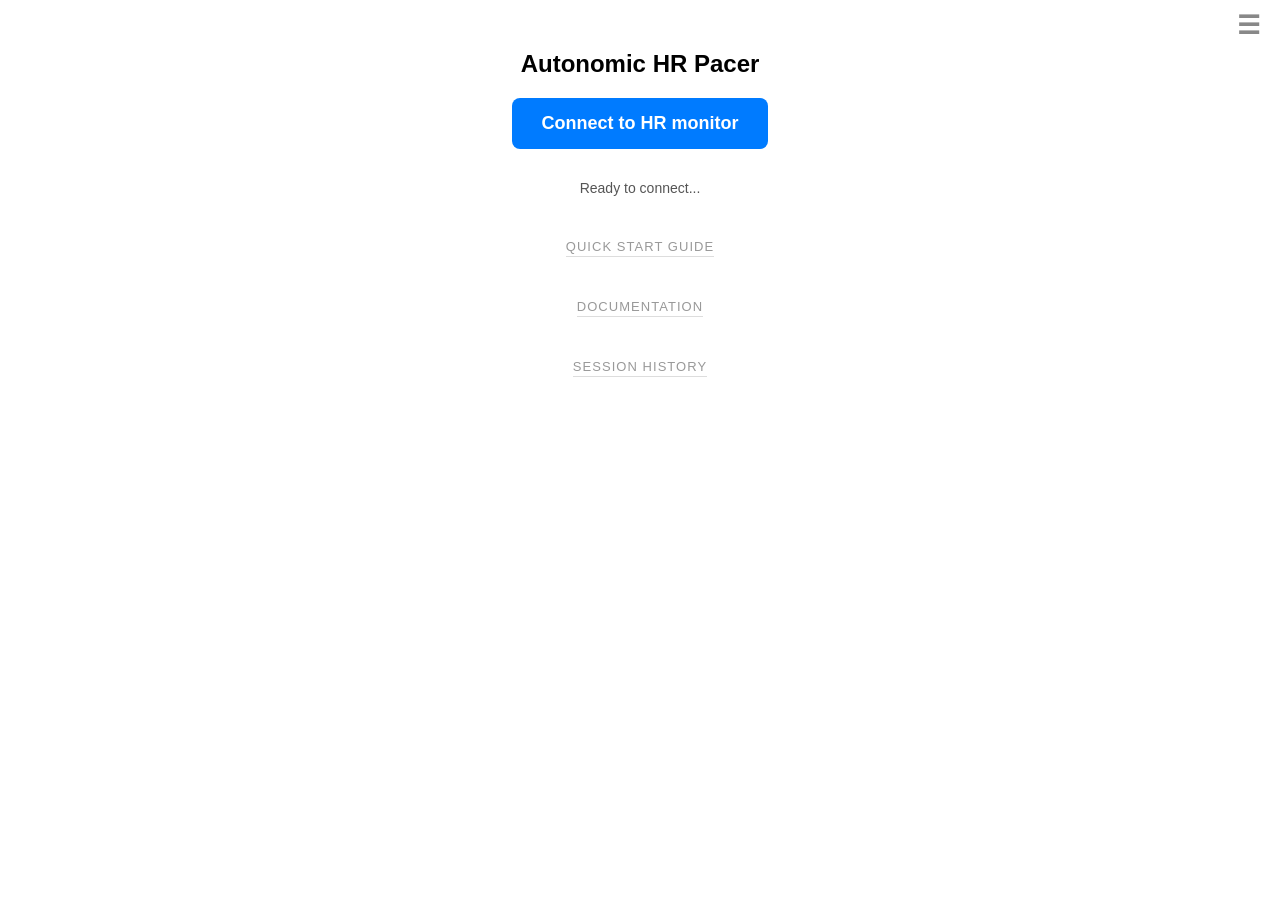
==== index.html @ 7eef6a43 "Refactor RFB, remove correlation, insert progress indicator" ====
<!DOCTYPE html>
<html>
<head>
    <meta charset="UTF-8">
    <title>Autonomic HR Pacer</title>
    <meta name="viewport" content="width=device-width, initial-scale=1">
    <meta name="theme-color" content="#000000">
    <link rel="manifest" href="manifest.json">
    <link rel="icon" href="icon.png" type="image/png">
    <link rel="apple-touch-icon" href="icon.png">
    <link rel="stylesheet" href="style.css">
    <link rel="stylesheet" href="summary.css">
</head>
<body>

    <div id="setupUI">
        <h2>Autonomic HR Pacer</h2>
        <button id="connectBtn">Connect to HR monitor</button>
        <p id="log">Ready to connect...</p>
        <div id="setupLinks">
            <a href="quick_start_guide.html">Quick Start Guide</a><br />
            <a href="about.html">Documentation</a><br />
            <a href="history.html">Session History</a>
        </div>
    </div>
    
    <div id="trainingUI">
        <h1 id="heartRateDisplay">--</h1>
        
        <div id="stateIndicatorContainer">
            <div id="stateIndicator" class="state-dot stopped"></div>
            <canvas id="hrGraphCanvas" width="90" height="120"></canvas>
            <svg id="speedometerSVG" viewBox="0 0 200 200" xmlns="http://www.w3.org/2000/svg">
                <line id="speedoNeedle" stroke="white" stroke-width="2" stroke-linecap="round"/>
                <path id="speedoArc" fill="none" stroke="white" stroke-linecap="round"/>
            </svg>
        </div>
        <div id="stateDescription"></div>
        <div id="coherenceDisplay" style="display:none;">
            <div id="coherenceRow">
                <span class="coherence-label"></span>
                <span id="coherenceValue" class="coherence-value">--%</span>
            </div>
            <div id="rfbProgress" style="display:none;">
                <svg width="48" height="48" viewBox="0 0 48 48">
                    <!-- Track ring -->
                    <circle cx="24" cy="24" r="20" fill="none"
                        stroke="#1a3a5c" stroke-width="4"/>
                    <!-- Progress arc — stroke-dasharray=125.66 (2π×20), dashoffset animated by JS -->
                    <circle id="rfbProgressArc" cx="24" cy="24" r="20" fill="none"
                        stroke="#1a7fff" stroke-width="4"
                        stroke-linecap="round"
                        stroke-dasharray="125.66"
                        stroke-dashoffset="125.66"
                        transform="rotate(-90 24 24)"/>
                </svg>
            </div>
        </div>
        
        <div id="restStatsContainer" class="timers-row" style="margin-bottom: 1vh;">
            <div class="stat-block">
                <div id="maxHrDisplay">--</div>
                <div class="timer-label">MAX HR</div>
            </div>
            <div class="stat-block">
                <div id="lagDisplay">--</div>
                <div class="timer-label">RECOVERY LAG</div>
            </div>
        </div>

        <div id="timersContainer">
            <div class="timers-row">
                <div class="timer-block" id="stateTimerBlock">
                    <div id="stateTimerDisplay">00:00</div>
                    <div class="timer-label">STATE</div>
                </div>
                <div class="timer-block">
                    <div id="sessionTimerDisplay">00:00</div>
                    <div class="timer-label">SESSION</div>
                </div>
            </div>
            <div class="timers-row">
                <div class="timer-block" id="activeTotalTimerBlock">
                    <div style="display:flex; align-items:baseline; justify-content:center;">
                        <div id="totalActiveTimerDisplay">00:00</div><span id="targetTimerIcon" style="display:none; font-size:0.45em; margin-left:4px; line-height:1;">𖣠</span>
                    </div>
                    <div class="timer-label" id="activeTotalLabel">ACTIVE TOTAL</div>
                </div>
            </div>
        </div>

        <div id="actionButtonsContainer">
            <button id="manualResetBtn" style="display: none;">&#8634;</button>
            <button id="toggleSessionBtn">Start Session</button>
        </div>
        <div id="activityDisplay"></div>
    </div>

    <!-- Activity selection modal -->
    <div id="activitySelectModal">
        <div id="activitySelectBox">
            <h3>Choose Activity</h3>
            <select id="activitySelectDropdown"></select>
            <div id="activitySelectDesc"></div>
            <div id="activitySelectActions">
                <button id="activitySelectCancelBtn">Cancel</button>
                <button id="activitySelectStartBtn">Start</button>
            </div>
        </div>
    </div>

    <!-- Resonance Breathing time-up modal -->
    <div id="rbTimeUpModal">
        <div id="rbTimeUpModalBox">
            <p>Your resonance breathing time is up.</p>
            <button class="modal-btn" id="rbTimeUpEndBtn">End session</button>
            <button class="modal-btn" id="rbTimeUpExtendBtn">Extend session</button>
        </div>
    </div>

    <!-- Pause / End / Cancel modal -->
    <div id="sessionModal">
        <div id="sessionModalBox">
            <p>What do you want to do?</p>
            <button class="modal-btn" id="modalPauseBtn">Pause</button>
            <button class="modal-btn" id="modalEndBtn">End session</button>
            <button class="modal-btn" id="modalCancelBtn">Cancel</button>
        </div>
    </div>

    <!-- Session Summary modal -->
    <div id="summaryModal">
        <div id="summaryModalBox">
            <h2 class="summary-title">Session Summary</h2>

            <!-- Summary tile injected here by showSummaryModal() via SummaryCard.buildCardHTML() -->
            <div id="summaryCardContainer"></div>

            <textarea id="summaryNotes" placeholder="Notes (optional)…" rows="3"></textarea>

            <div id="summaryError"></div>

            <div id="summaryActions">
                <button id="summaryDiscardBtn">Discard</button>
                <button id="summarySaveBtn">Save session</button>
            </div>
        </div>
    </div>

    <button id="homeBtn" style="display:none;">&#8962;</button>

    <script src="utils.js"></script>
    <script src="summary.js"></script>
    <script src="settings.js"></script>
    <script src="app.js?v=4"></script>
</body>
</html>
---- style.css ----
body { font-family: sans-serif; text-align: center; margin: 0; background-color: white; transition: background-color 0.3s; overscroll-behavior-y: none;
-webkit-user-select: none;
  user-select: none;
  touch-action: manipulation; /* disables double-tap zoom */
} 
button { cursor: pointer; border: none; font-weight: bold; }

#setupUI { margin-top: 50px; }
#connectBtn { padding: 15px 30px; font-size: 18px; border-radius: 8px; background: #007bff; color: white; }
#log { margin-top: 30px; color: #555; font-size: 14px; padding: 0 20px; word-wrap: break-word; line-height: 1.4; }
.error { color: red; font-weight: bold; }

#aboutLink {
    display: inline-block;
    margin-top: 40px;
    font-size: 13px;
    color: #999;
    text-decoration: none;
    letter-spacing: 0.08em;
    text-transform: uppercase;
    border-bottom: 1px solid #ddd;
    padding-bottom: 2px;
    transition: color 0.2s, border-color 0.2s;
}
#aboutLink:hover { color: #007bff; border-color: #007bff; }

#homeBtn {
    position: fixed;
    top: 10px; left: 12px;
    z-index: 200;
    background: transparent;
    color: #888;
    font-size: 26px;
    padding: 2px 8px;
    border-radius: 6px;
    line-height: 1;
    transition: color 0.2s;
}
#homeBtn:hover { color: white; }

#trainingUI { display: none; }

body.connected { background-color: black; color: white; }
body.connected #setupUI { display: none; }
body.connected #trainingUI {
    display: flex; flex-direction: column; align-items: center; justify-content: flex-start;
    height: 100vh; padding-top: 2vh; box-sizing: border-box;
}

#heartRateDisplay { font-size: 25vw; margin: 0; line-height: 1; }

#stateIndicatorContainer {
    position: relative;
    width: 200px;
    height: 200px;
    margin-top: calc(3vh - 20px);
    margin-right: 0;
    margin-bottom: calc(3vh - 40px);
    margin-left: 0;
    flex-shrink: 0;
}

/* HR history graph — 90×120 canvas centred on the 120×120 state dot.
   Dot centre in the 200×200 container = (100, 100).
   Canvas left = 100 − 45 = 55px, top = 100 − 60 = 40px. */
#hrGraphCanvas {
    position: absolute;
    left: 55px;
    top: 40px;
    pointer-events: none;
    z-index: 1;
}

#speedometerSVG {
    position: absolute;
    top: 0; left: 0;
    width: 200px; height: 200px;
    pointer-events: none;
}

.state-dot {
    position: absolute;
    top: 40px; left: 40px;
    width: 120px; height: 120px; border-radius: 50%; transition: background-color 0.3s;
}
.state-dot.stopped { background-color: #333333; }
.state-dot.active { background-color: #28a745; }
.state-dot.rest { background-color: #fd7e14; }
.state-dot.reset { background-color: #dc3545; }
.state-dot.reset-rfb { background-color: #1a7fff; }
.state-dot.reset-hrv { background-color: #7c3aed; }
.state-dot.pause { background-color: #888888; }

@keyframes reconnect-pulse {
    0%, 100% { opacity: 1; transform: scale(1); }
    50% { opacity: 0.35; transform: scale(0.88); }
}
.state-dot.reconnecting {
    animation: reconnect-pulse 1.2s ease-in-out infinite;
}

#stateDescription {
    font-size: 18px; 
    color: #aaaaaa;
    height: 4vh;
    display: flex;
    align-items: center;
    justify-content: center;
    margin-top: -1vh; 
    margin-bottom: 4px;
}

#coherenceDisplay {
    display: flex;
    flex-direction: column;
    align-items: center;
    justify-content: center;
    gap: 3px;
    min-height: 3vh;
    margin-bottom: 12px;
}
#coherenceRow, #asiRow {
    display: flex;
    align-items: baseline;
    justify-content: center;
    gap: 8px;
}
#rfbProgress {
    align-items: center;
    justify-content: center;
    opacity: 0.9;
}
.coherence-label {
    font-size: 10px;
    letter-spacing: 0.14em;
    color: #555;
    font-family: sans-serif;
    text-transform: uppercase;
}
.coherence-value {
    font-family: monospace;
    font-size: 18px;
    font-weight: bold;
    transition: color 0.6s;
}

/* New Stats Block (80% of Timer size) */
.stat-block { 
    display: flex; 
    flex-direction: column; 
    align-items: center; 
    font-family: monospace; 
    font-size: 9.6vw; 
    color: #ddd; 
}

.stat-block .long-time { font-size: 6vw; }

#timersContainer {
    display: flex; 
    flex-direction: column; 
    align-items: center;
    width: 100%;
    margin-bottom: 4vh; 
}

.timers-row {
    display: flex; 
    justify-content: space-around; 
    width: 90%;
    margin-bottom: 2vh; 
}

.timer-block { 
    display: flex; 
    flex-direction: column; 
    align-items: center; 
    font-family: monospace; 
    font-size: 12vw; 
}

.timer-block .long-time { font-size: 7.5vw; }

.timer-label { 
    font-size: 3vw; 
    color: #888; 
    font-family: sans-serif; 
    margin-top: -5px; 
    letter-spacing: 1px; 
}

/* Action Buttons Grid */
#actionButtonsContainer {
    display: flex;
    justify-content: center;
    align-items: stretch; 
    gap: 15px; 
    width: 90%;
    max-width: 400px;
    margin-bottom: 2vh;
}

#manualResetBtn {
    width: 64px; 
    flex-shrink: 0;
    font-size: 32px; 
    border-radius: 12px;
    background: #dc3545; 
    color: white;
    display: flex;
    justify-content: center;
    align-items: center;
    padding-bottom: 4px; 
}
#manualResetBtn.rfb { background: #1a7fff; transition: background 0.3s; }

#toggleSessionBtn {
    padding: 20px 0; 
    flex-grow: 1; 
    font-size: 24px; 
    border-radius: 12px;
    background: #28a745; 
    color: white;
}
#toggleSessionBtn.running { background: #dc3545; }
#toggleSessionBtn.running.paused { background: #28a745; }

/* Pause / End / Cancel modal */
#sessionModal {
    display: none;
    position: fixed;
    inset: 0;
    background: rgba(0,0,0,0.75);
    z-index: 100;
    align-items: center;
    justify-content: center;
}
#sessionModal.visible { display: flex; }
#sessionModalBox {
    background: #1a1a1a;
    border: 1px solid #444;
    border-radius: 16px;
    padding: 28px 24px 20px;
    width: 82vw;
    max-width: 340px;
    display: flex;
    flex-direction: column;
    gap: 12px;
}
#sessionModalBox p {
    margin: 0 0 4px;
    font-size: 18px;
    color: #ddd;
    text-align: center;
}
.modal-btn {
    width: 100%;
    padding: 16px 0;
    font-size: 20px;
    border-radius: 10px;
    color: white;
}
#modalPauseBtn  { background: #888888; }
#modalEndBtn    { background: #dc3545; }
#modalCancelBtn { background: #444444; }

/* ─── Resonance Breathing time-up modal ──────────────────────────────────── */
#rbTimeUpModal {
    display: none;
    position: fixed;
    inset: 0;
    background: rgba(0,0,0,0.75);
    z-index: 100;
    align-items: center;
    justify-content: center;
}
#rbTimeUpModal.visible { display: flex; }
#rbTimeUpModalBox {
    background: #1a1a1a;
    border: 1px solid #1a7fff;
    border-radius: 16px;
    padding: 28px 24px 20px;
    width: 82vw;
    max-width: 340px;
    display: flex;
    flex-direction: column;
    gap: 12px;
}
#rbTimeUpModalBox p {
    margin: 0 0 4px;
    font-size: 18px;
    color: #ddd;
    text-align: center;
}
#rbTimeUpEndBtn    { background: #dc3545; }
#rbTimeUpExtendBtn { background: #1a7fff; }

/* ─── Setup links ─────────────────────────────────────────────────────────── */
#setupLinks {
    margin-top: 40px;
    display: flex;
    flex-direction: column;
    align-items: center;
    gap: 12px;
}
#setupLinks a {
    display: inline-block;
    font-size: 13px;
    color: #999;
    text-decoration: none;
    letter-spacing: 0.08em;
    text-transform: uppercase;
    border-bottom: 1px solid #ddd;
    padding-bottom: 2px;
    transition: color 0.2s, border-color 0.2s;
}
#setupLinks a:hover { color: #007bff; border-color: #007bff; }

/* ─── Session Summary Modal ───────────────────────────────────────────────── */
#summaryModal {
    display: none;
    position: fixed;
    inset: 0;
    background: rgba(0,0,0,0.88);
    z-index: 200;
    align-items: flex-start;
    justify-content: center;
    overflow-y: auto;
    padding: 16px 0 32px;
}
#summaryModal.visible { display: flex; }

#summaryModalBox {
    background: #111;
    border: 1px solid #333;
    border-radius: 18px;
    padding: 20px 16px 16px;
    width: 92vw;
    max-width: 420px;
    display: flex;
    flex-direction: column;
    gap: 10px;
}

.summary-title {
    margin: 0 0 4px;
    font-size: 20px;
    color: #eee;
    text-align: center;
    font-weight: 700;
}

/* summaryCardContainer holds the injected session-card tile */
#summaryCardContainer .session-card {
    /* Slightly larger stat text in modal context for readability */
    --modal-stat-font: 16px;
}
#summaryCardContainer .stat-item span { font-size: 16px; }

#summaryNotes {
    width: 100%;
    box-sizing: border-box;
    background: #1a1a1a;
    border: 1px solid #333;
    border-radius: 10px;
    color: #ccc;
    font-size: 15px;
    padding: 10px 12px;
    resize: none;
    font-family: sans-serif;
}
#summaryNotes::placeholder { color: #555; }
#summaryNotes:focus { outline: none; border-color: #555; }

#summaryError {
    display: none;
    padding: 10px 12px;
    border-radius: 8px;
    font-size: 13px;
    line-height: 1.5;
}
#summaryError.summary-warning {
    display: block;
    background: #1c1800;
    border: 1px solid #4a3a00;
    color: #ffc107;
}
#summaryError.summary-error {
    display: block;
    background: #1e0808;
    border: 1px solid #4a1515;
    color: #f08080;
}

#summaryActions {
    display: flex;
    gap: 10px;
}
#summaryDiscardBtn {
    flex: 1;
    padding: 16px 0;
    font-size: 17px;
    border-radius: 10px;
    background: #333;
    color: #aaa;
    border: none;
    cursor: pointer;
    font-weight: 600;
}
#summarySaveBtn {
    flex: 2;
    padding: 16px 0;
    font-size: 17px;
    border-radius: 10px;
    background: #28a745;
    color: white;
    border: none;
    cursor: pointer;
    font-weight: 700;
}
#summarySaveBtn:active { background: #218838; }

/* ─── Activity Select Modal ───────────────────────────────────────────────── */
#activitySelectModal {
    display: none;
    position: fixed;
    inset: 0;
    background: rgba(0,0,0,0.82);
    z-index: 100;
    align-items: center;
    justify-content: center;
}
#activitySelectModal.visible { display: flex; }
#activitySelectBox {
    background: #1a1a1a;
    border: 1px solid #444;
    border-radius: 16px;
    padding: 24px 20px 20px;
    width: 84vw;
    max-width: 360px;
    display: flex;
    flex-direction: column;
    gap: 14px;
}
#activitySelectBox h3 {
    margin: 0;
    font-size: 17px;
    color: #ddd;
    text-align: center;
    font-weight: 700;
    letter-spacing: 0.04em;
}
#activitySelectDropdown {
    width: 100%;
    background: #252525;
    border: 1px solid #444;
    border-radius: 10px;
    color: white;
    font-size: 16px;
    padding: 10px 12px;
    box-sizing: border-box;
}
#activitySelectDropdown:focus { outline: none; border-color: #4af; }
#activitySelectDesc {
    font-size: 13px;
    color: #999;
    font-style: italic;
    line-height: 1.5;
    padding: 8px 10px;
    background: #111;
    border-radius: 8px;
    border-left: 2px solid #333;
    display: none;
}
#activitySelectActions { display: flex; gap: 10px; }
#activitySelectCancelBtn {
    flex: 1;
    padding: 14px 0;
    font-size: 17px;
    border-radius: 10px;
    background: #333;
    color: #aaa;
    border: none;
    cursor: pointer;
    font-weight: 600;
}
#activitySelectStartBtn {
    flex: 2;
    padding: 14px 0;
    font-size: 17px;
    border-radius: 10px;
    background: #28a745;
    color: white;
    border: none;
    cursor: pointer;
    font-weight: 700;
}
#activitySelectStartBtn:active { background: #218838; }

/* ─── Activity Display (below pause button) ───────────────────────────────── */
#activityDisplay {
    display: none;
    font-size: 13px;
    color: #666;
    letter-spacing: 0.08em;
    text-transform: uppercase;
    text-align: center;
    margin-top: 8px;
    padding: 4px 16px;
    border-radius: 20px;
    background: rgba(255,255,255,0.04);
    border: 1px solid #2a2a2a;
    max-width: 260px;
}

/* ─── Resonance Breathing layout adjustments ─────────────────────────────── */
#stateDescription.rb-mode {
    margin-top: 2vh;
}
---- summary.css ----
/* summary.css — Shared session tile / card styles.
   Loaded by both index.html (main app) and history.html (history page).
   ─────────────────────────────────────────────────────────────────────── */

/* ── Session card tile ── */
.session-card {
    background: #1a1a1a; border-radius: 14px; overflow: hidden; border: 1px solid #222;
}
.session-card-header {
    display: flex; align-items: center; justify-content: space-between;
    padding: 14px 16px; cursor: pointer; user-select: none;
}
.session-card-header:active { background: #222; }
.session-header-left { display: flex; flex-direction: column; gap: 3px; }
.session-date { font-size: 15px; color: #eee; font-weight: 600; }

/* ── Chips ── */
.session-chips { display: flex; gap: 6px; flex-wrap: wrap; margin-top: 2px; }
.chip {
    font-size: 11px; padding: 2px 8px; border-radius: 20px;
    font-weight: 600; letter-spacing: 0.03em;
}
.chip-duration   { background: #1e1e2e; color: #888; border: 1px solid #333; }
.chip-active     { background: #0d2b14; color: #28a745; border: 1px solid #1a4726; }
.chip-resets     { background: #2b1010; color: #dc3545; border: 1px solid #4a1515; }
.chip-activity   { background: #0e1e30; color: #4af; border: 1px solid #1a3a55; }
.chip-hrv        { background: #1a0e2e; color: #a78bfa; border: 1px solid #3d1f7a; }
.chip-hrv-index  { background: #1a0e2e; color: #7c3aed; border: 1px solid #3d1f7a; font-weight: 700; }
.chip-rfb        { background: #0a1828; color: #4af; border: 1px solid #1a3a55; }
.chip-rfb-index  { background: #0a1828; color: #1a7fff; border: 1px solid #1a3a55; font-weight: 700; }
.chip-target     { background: #0d2010; color: #4caf50; border: 1px solid #1a4726; font-weight: 700; }

/* ── Chevron toggle ── */
.session-chevron { color: #555; font-size: 18px; transition: transform 0.2s; flex-shrink: 0; }
.session-card.open .session-chevron { transform: rotate(90deg); }

/* ── Collapsible detail panel ── */
.session-detail { display: none; padding: 0 16px 16px; }
.session-card.open .session-detail { display: block; }

/* ── Notes ── */
.notes-row {
    display: flex; align-items: flex-start; gap: 8px;
    margin-bottom: 12px;
}
.notes-text {
    flex: 1;
    font-size: 13px; color: #888; font-style: italic;
    line-height: 1.5; padding: 8px 10px;
    background: #111; border-radius: 8px;
    border-left: 2px solid #2a2a2a;
    min-height: 36px;
}
.notes-text.empty { color: #3a3a3a; }
.notes-edit-btn {
    flex-shrink: 0;
    width: 32px; height: 32px; margin-top: 2px;
    background: #1c1c1c; border: 1px solid #2a2a2a;
    border-radius: 7px; color: #555; font-size: 14px;
    cursor: pointer; display: flex; align-items: center; justify-content: center;
    transition: color 0.2s, border-color 0.2s, background 0.2s;
}
.notes-edit-btn:hover { color: #4af; border-color: #4af; background: #0e1e30; }
.notes-editor { margin-bottom: 12px; }
.notes-edit-area {
    width: 100%; background: #111; border: 1px solid #4af;
    border-radius: 8px; color: #ccc; font-size: 13px;
    padding: 8px 10px; resize: none; font-family: sans-serif;
    line-height: 1.5; box-sizing: border-box; margin-bottom: 8px;
}
.notes-edit-area:focus { outline: none; }
.notes-save-row { display: flex; gap: 8px; }
.notes-save-btn {
    padding: 6px 14px; background: #1a3a20; color: #28a745;
    border: 1px solid #1a4726; border-radius: 6px;
    font-size: 13px; font-weight: 600; cursor: pointer;
}
.notes-cancel-btn {
    padding: 6px 12px; background: #222; color: #666;
    border: 1px solid #333; border-radius: 6px; font-size: 13px; cursor: pointer;
}

/* ── Stat groups ── */
.stat-group { margin-bottom: 14px; }
.stat-group-label {
    font-size: 11px; color: #555; letter-spacing: 0.08em; text-transform: uppercase;
    margin-bottom: 8px; padding-bottom: 4px; border-bottom: 1px solid #222;
}
.active-label   { color: #28a745; }
.recovery-label { color: #fd7e14; }
.lag-label      { color: #17a2b8; }
.session-label  { color: #777; }
.target-label   { color: #4caf50; }
.settings-label { color: #888; }
.rfb-label      { color: #1a7fff; }
.hrv-label      { color: #7c3aed; }

.stat-row { display: grid; grid-template-columns: repeat(3, 1fr); gap: 6px; margin-bottom: 4px; }
.stat-item { display: flex; flex-direction: column; align-items: center; text-align: center; }
.stat-item span { font-family: monospace; font-size: 15px; color: #ccc; }
.stat-item label {
    font-size: 10px; color: #555; text-transform: uppercase;
    letter-spacing: 0.04em; margin-top: 1px;
}

.settings-summary { font-size: 12px; color: #555; line-height: 1.8; margin-top: 6px; font-family: monospace; }

.hrv-card-short-note {
    font-size: 11px; color: #a78bfa; margin-top: 10px;
    padding-top: 8px; border-top: 1px solid #2a2a2a;
    text-align: center; line-height: 1.5;
}
.ectopic-note {
    font-size: 11px; color: #92400e; margin-top: 10px;
    padding-top: 8px; border-top: 1px solid #2a2a2a;
    text-align: center; line-height: 1.5;
}

/* ── Action buttons inside card ── */
.session-graph-btn {
    display: block; width: 100%; margin-top: 8px;
    padding: 10px; background: #0d1e2e; border: 1px solid #1a3a50;
    border-radius: 8px; color: #4af; font-size: 13px; font-weight: 600;
    cursor: pointer; text-align: center;
}
.session-graph-btn:active { background: #122b40; }

.session-delete-btn {
    display: block; width: 100%; margin-top: 12px;
    padding: 10px; background: #1e0808; border: 1px solid #3a1010;
    border-radius: 8px; color: #dc3545; font-size: 13px; font-weight: 600;
    cursor: pointer; text-align: center;
}
.session-delete-btn:active { background: #2b0f0f; }
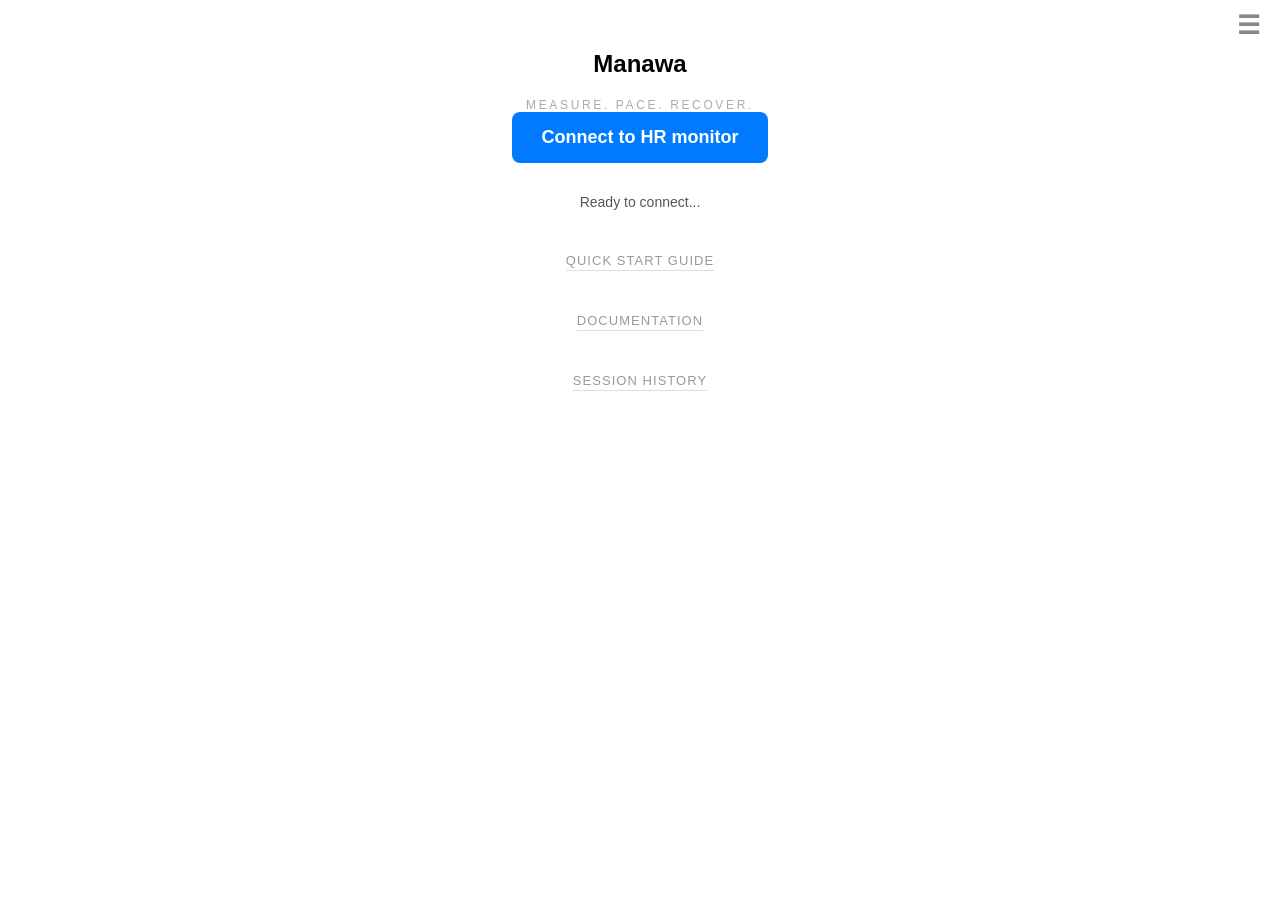
==== commit 37a74267: "Rebrand as Manawa" ====
--- a/index.html
+++ b/index.html
@@ -2,7 +2,7 @@
 <html>
 <head>
     <meta charset="UTF-8">
-    <title>Autonomic HR Pacer</title>
+    <title>Manawa</title>
     <meta name="viewport" content="width=device-width, initial-scale=1">
     <meta name="theme-color" content="#000000">
     <link rel="manifest" href="manifest.json">
@@ -14,7 +14,8 @@
 <body>
 
     <div id="setupUI">
-        <h2>Autonomic HR Pacer</h2>
+        <h2>Manawa</h2>
+        <p class="app-tagline">Measure. Pace. Recover.</p>
         <button id="connectBtn">Connect to HR monitor</button>
         <p id="log">Ready to connect...</p>
         <div id="setupLinks">
--- a/style.css
+++ b/style.css
@@ -6,6 +6,14 @@
 button { cursor: pointer; border: none; font-weight: bold; }
 
 #setupUI { margin-top: 50px; }
+.app-tagline {
+    font-size: 12px;
+    letter-spacing: 0.22em;
+    color: #aaa;
+    text-transform: uppercase;
+    margin: 2px 0 0;
+    font-weight: normal;
+}
 #connectBtn { padding: 15px 30px; font-size: 18px; border-radius: 8px; background: #007bff; color: white; }
 #log { margin-top: 30px; color: #555; font-size: 14px; padding: 0 20px; word-wrap: break-word; line-height: 1.4; }
 .error { color: red; font-weight: bold; }
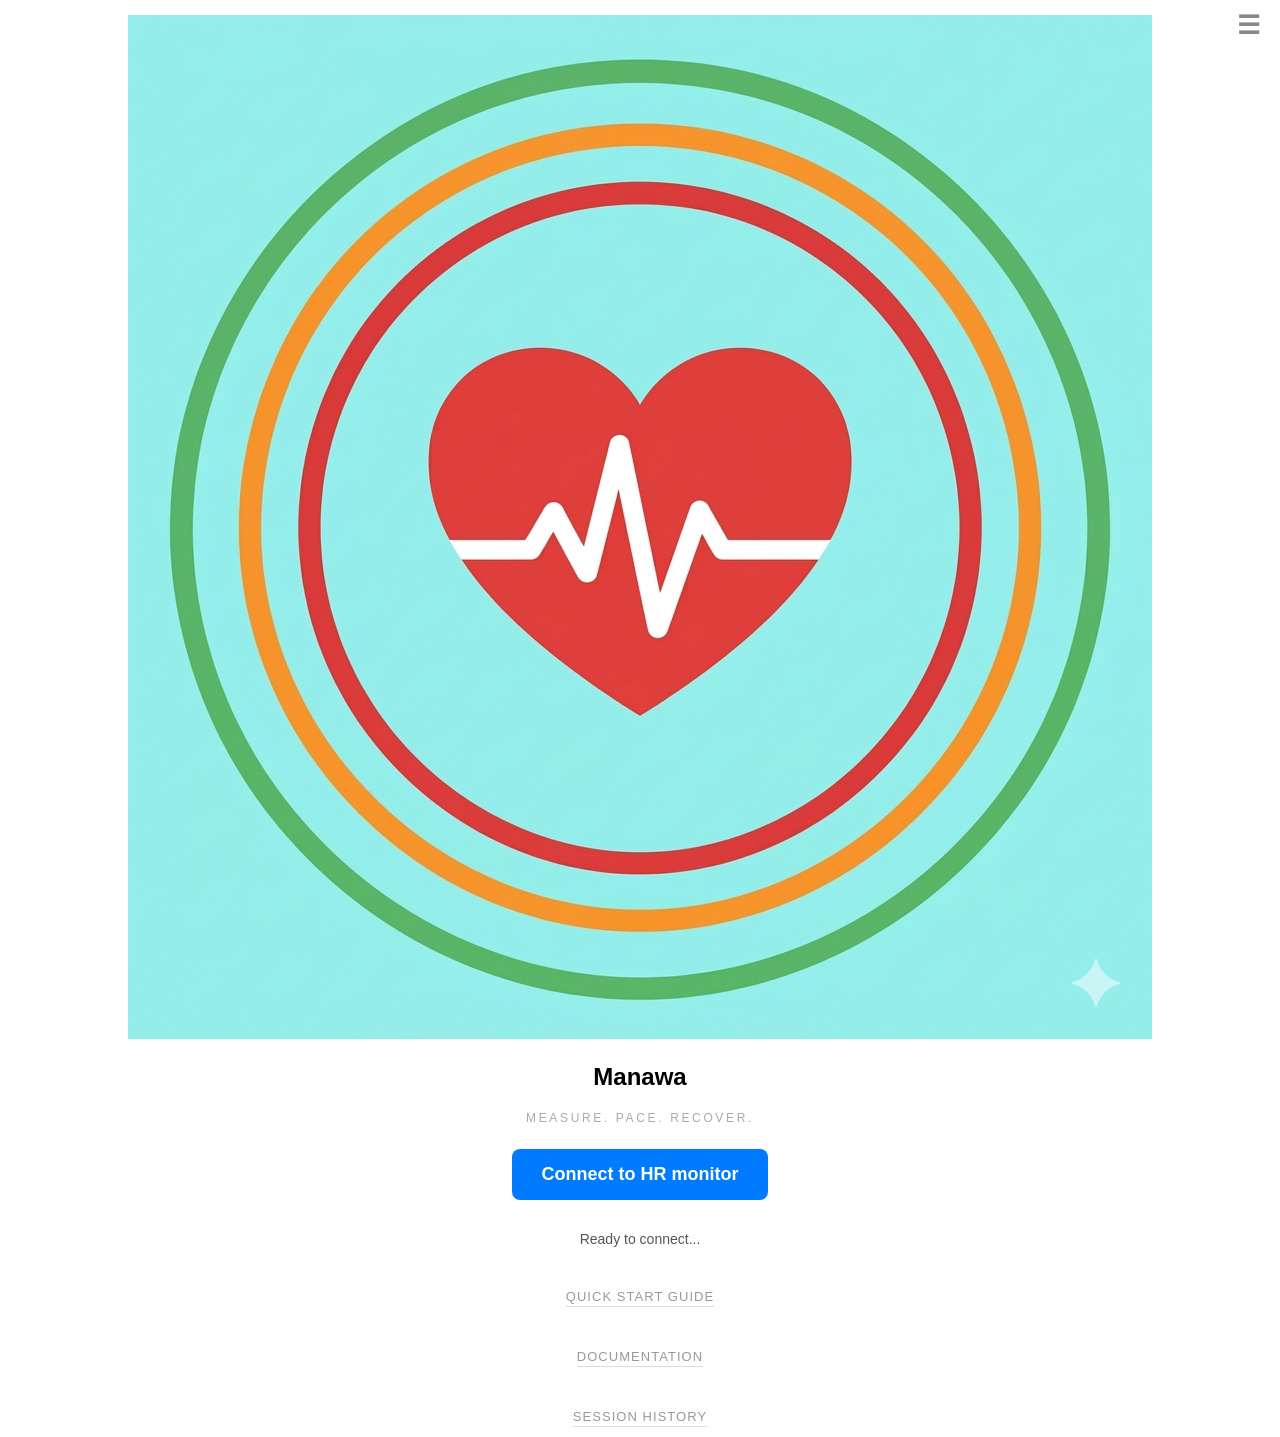
==== commit a373b0f7: "Add icon to home" ====
--- a/index.html
+++ b/index.html
@@ -14,6 +14,7 @@
 <body>
 
     <div id="setupUI">
+        <img src="icon.png" />
         <h2>Manawa</h2>
         <p class="app-tagline">Measure. Pace. Recover.</p>
         <button id="connectBtn">Connect to HR monitor</button>
--- a/style.css
+++ b/style.css
@@ -5,14 +5,17 @@
 } 
 button { cursor: pointer; border: none; font-weight: bold; }
 
-#setupUI { margin-top: 50px; }
+#setupUI { 
+    margin-top: 15px; 
+    margin-bottom: 10px; 
+}
 .app-tagline {
     font-size: 12px;
     letter-spacing: 0.22em;
     color: #aaa;
     text-transform: uppercase;
-    margin: 2px 0 0;
-    font-weight: normal;
+    margin: 0 0 24px;
+    font-: normal;
 }
 #connectBtn { padding: 15px 30px; font-size: 18px; border-radius: 8px; background: #007bff; color: white; }
 #log { margin-top: 30px; color: #555; font-size: 14px; padding: 0 20px; word-wrap: break-word; line-height: 1.4; }
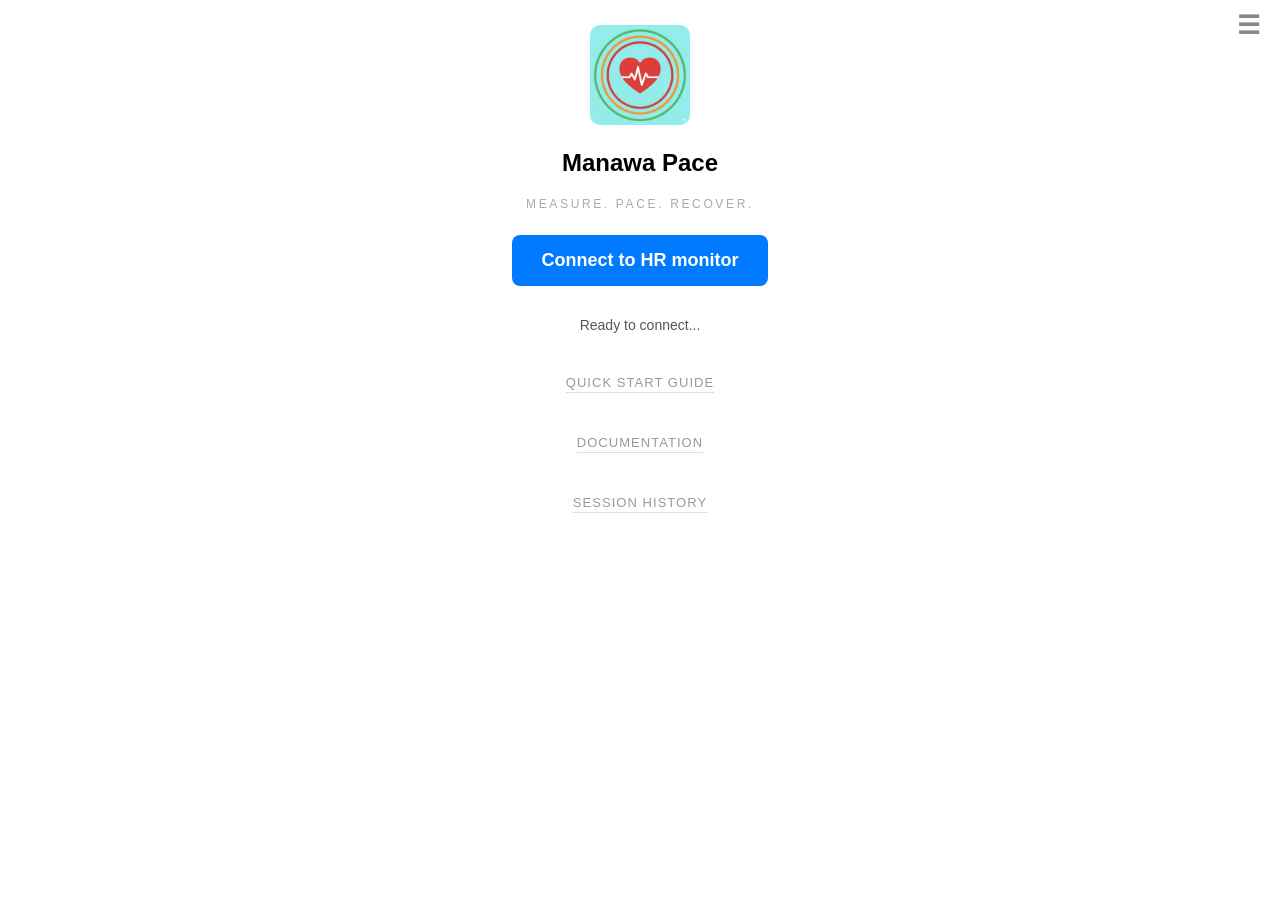
==== commit 17992701: "Rename to Manawa Pace" ====
--- a/index.html
+++ b/index.html
@@ -2,7 +2,7 @@
 <html>
 <head>
     <meta charset="UTF-8">
-    <title>Manawa</title>
+    <title>Manawa Pace</title>
     <meta name="viewport" content="width=device-width, initial-scale=1">
     <meta name="theme-color" content="#000000">
     <link rel="manifest" href="manifest.json">
@@ -15,7 +15,7 @@
 
     <div id="setupUI">
         <img src="icon.png" />
-        <h2>Manawa</h2>
+        <h2>Manawa Pace</h2>
         <p class="app-tagline">Measure. Pace. Recover.</p>
         <button id="connectBtn">Connect to HR monitor</button>
         <p id="log">Ready to connect...</p>
--- a/style.css
+++ b/style.css
@@ -6,8 +6,13 @@
 button { cursor: pointer; border: none; font-weight: bold; }
 
 #setupUI { 
-    margin-top: 15px; 
+    margin-top: 25px; 
     margin-bottom: 10px; 
+}
+#setupUI img { 
+    width: 100px;
+    height: 100px;
+    border-radius: 10px; 
 }
 .app-tagline {
     font-size: 12px;
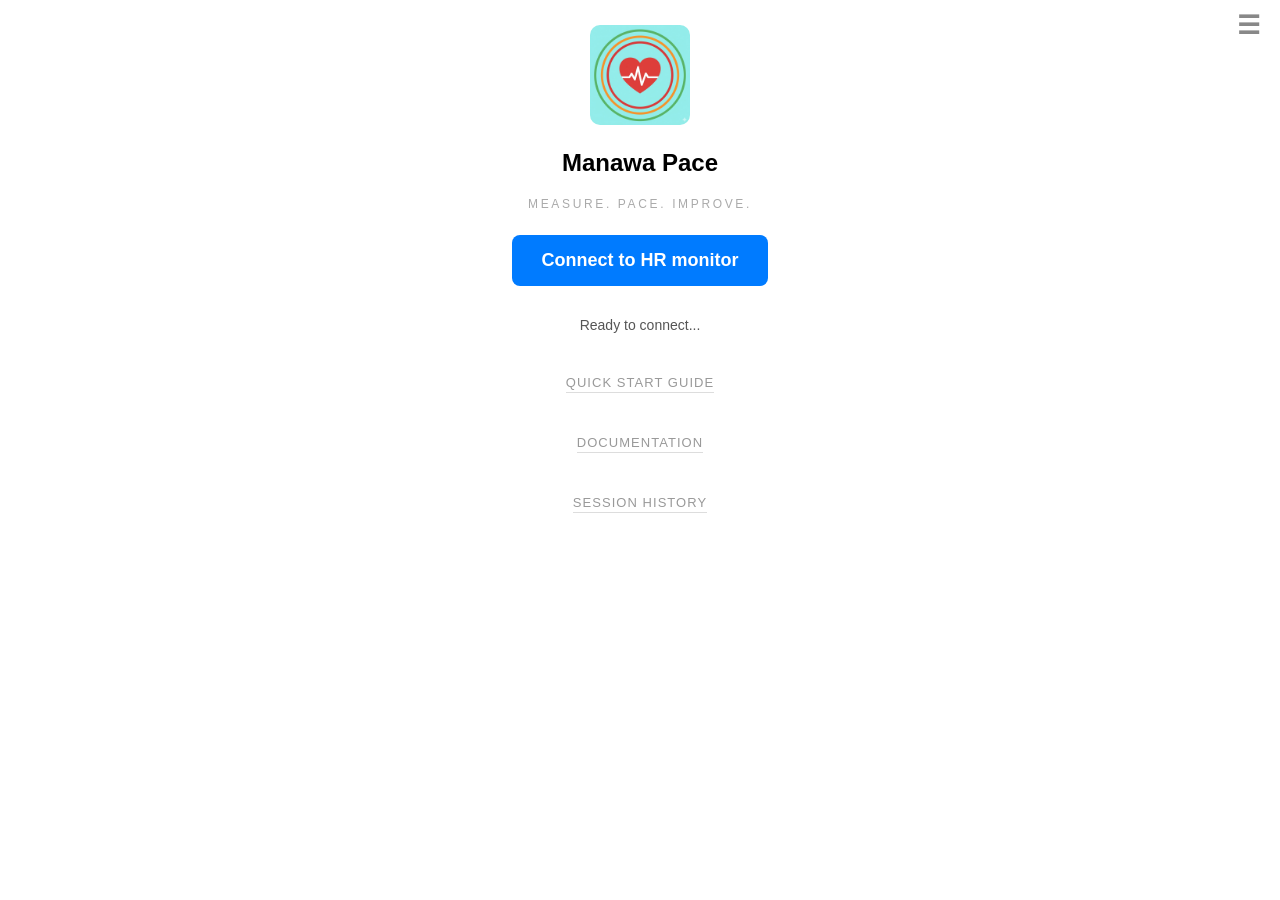
==== commit 594ba07a: "Rewrite language to avoid medical claims" ====
--- a/index.html
+++ b/index.html
@@ -1,22 +1,53 @@
 <!DOCTYPE html>
 <html>
+<html lang="en">
 <head>
     <meta charset="UTF-8">
-    <title>Manawa Pace</title>
+    <title>Manawa Pace – Heart Rate Pacing & Breathing for Autonomic Health</title>
+    <meta name="description" content="Free open-source heart rate pacing and breathing tool, built around the unstable HR patterns of autonomic dysregulation. Relevant to people managing POTS, Long COVID, ME/CFS, Post-Concussion Syndrome, and similar conditions. Connect a Bluetooth chest strap. Measure. Pace. Improve.">
     <meta name="viewport" content="width=device-width, initial-scale=1">
     <meta name="theme-color" content="#000000">
-    <link rel="manifest" href="manifest.json">
+    <meta name="mobile-web-app-capable" content="yes">
+
+    <!-- Canonical -->
+    <link rel="canonical" href="https://manawapace.app/">
+
+    <!-- Open Graph -->
+    <meta property="og:title" content="Manawa Pace – Heart Rate Pacing & Breathing for Autonomic Health">
+    <meta property="og:description" content="Free open-source heart rate pacing and breathing tool, built around the unstable HR patterns of autonomic dysregulation. Relevant to people managing POTS, Long COVID, ME/CFS, Post-Concussion Syndrome, and similar conditions. Connect a Bluetooth chest strap. Measure. Pace. Improve.">
+    <meta property="og:type" content="website">
+    <meta property="og:url" content="https://manawapace.app/">
+    <meta property="og:image" content="https://manawapace.app/icon.png">
+
+    <!-- JSON-LD structured data -->
+    <script type="application/ld+json">
+    {
+      "@context": "https://schema.org",
+      "@type": "WebApplication",
+      "name": "Manawa Pace",
+      "description": "Free open-source heart rate pacing and breathing tool. Visualises HR patterns and supports user-configured exercise pacing. May be useful to people managing autonomic dysregulation, including POTS, Long COVID, ME/CFS, and Post-Concussion Syndrome. Not a medical device; does not diagnose, treat, or prevent any condition.",
+      "applicationCategory": "HealthApplication",
+      "operatingSystem": ["Android", "Windows", "macOS", "Linux"],
+      "url": "https://manawapace.app/",
+      "offers": {
+        "@type": "Offer",
+        "price": "0",
+        "priceCurrency": "USD"
+      }
+    }
+    </script>
+
+    <link rel="manifest" href="/manifest.json">
     <link rel="icon" href="icon.png" type="image/png">
-    <link rel="apple-touch-icon" href="icon.png">
     <link rel="stylesheet" href="style.css">
     <link rel="stylesheet" href="summary.css">
 </head>
 <body>
 
     <div id="setupUI">
-        <img src="icon.png" />
+        <img src="icon.png" alt="Manawa Pace logo" />
         <h2>Manawa Pace</h2>
-        <p class="app-tagline">Measure. Pace. Recover.</p>
+        <p class="app-tagline">Measure. Pace. Improve.</p>
         <button id="connectBtn">Connect to HR monitor</button>
         <p id="log">Ready to connect...</p>
         <div id="setupLinks">
